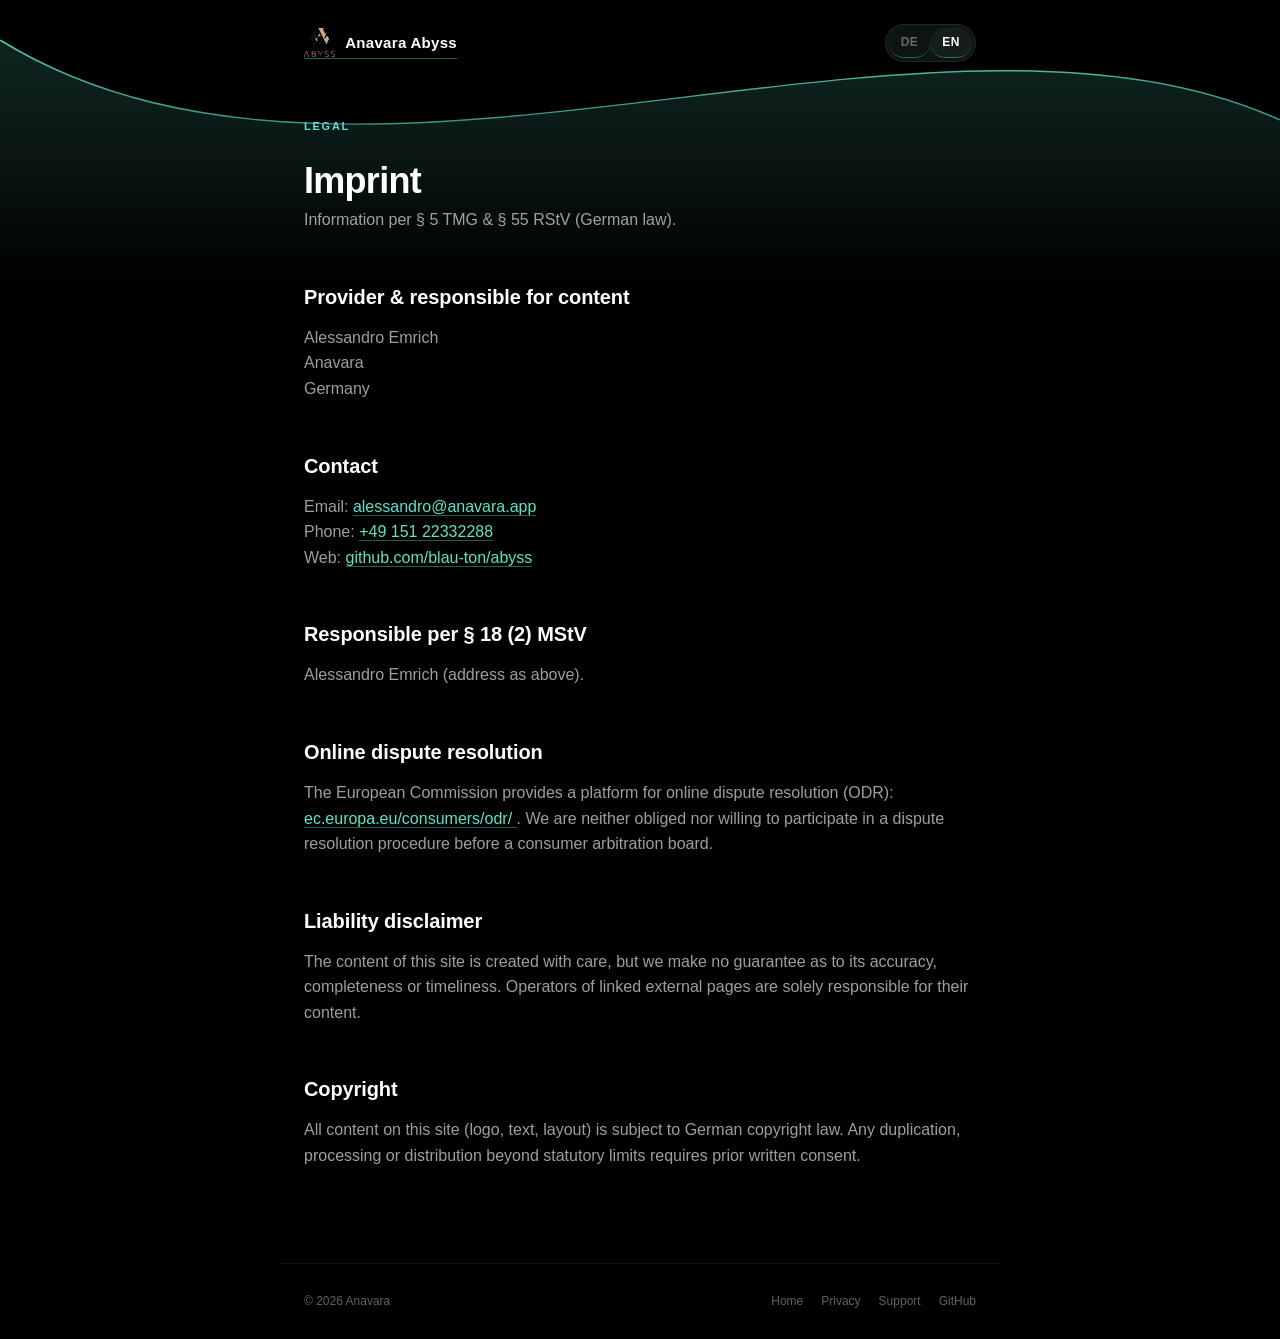
==== impressum.en.html @ c2064259 "Add Impressum (TMG §5) + GDPR Art. 13 extensions + Abyss logo - New: impressum.html + impressum.en.h" ====
<!DOCTYPE html>
<html lang="en">
<head>
  <meta charset="UTF-8">
  <meta name="viewport" content="width=device-width, initial-scale=1.0">
  <meta name="description" content="Imprint — Anavara Abyss.">
  <meta name="theme-color" content="#000000">
  <title>Imprint — Anavara Abyss</title>
  <link rel="stylesheet" href="assets/styles.css">
</head>
<body>

  <div class="ambient-curve" aria-hidden="true">
    <svg viewBox="0 0 720 280" preserveAspectRatio="none">
      <path d="M0,40 C200,260 520,-40 720,120 L720,280 L0,280 Z"
            fill="rgba(94,227,201,0.18)"/>
      <path d="M0,40 C200,260 520,-40 720,120"
            fill="none" stroke="#5EE3C9" stroke-width="1.4"/>
    </svg>
  </div>

  <header class="site-header">
    <a class="brand" href="index.en.html">
      <img class="brand-mark" src="assets/abyss-logo.svg" alt="">
      Anavara Abyss
    </a>
    <div class="lang-toggle">
      <a href="impressum.html">DE</a>
      <a href="impressum.en.html" class="active">EN</a>
    </div>
  </header>

  <main>
    <p class="eyebrow">Legal</p>
    <h1>Imprint</h1>
    <p class="subtitle">Information per § 5 TMG &amp; § 55 RStV (German law).</p>

    <h2>Provider &amp; responsible for content</h2>
    <p>
      Alessandro Emrich<br>
      Anavara<br>
      Germany
    </p>

    <h2>Contact</h2>
    <p>
      Email: <a href="mailto:alessandro@anavara.app">alessandro@anavara.app</a><br>
      Phone: <a href="tel:+4915122332288">+49 151 22332288</a><br>
      Web: <a href="https://github.com/blau-ton/abyss">github.com/blau-ton/abyss</a>
    </p>

    <h2>Responsible per § 18 (2) MStV</h2>
    <p>Alessandro Emrich (address as above).</p>

    <h2>Online dispute resolution</h2>
    <p>
      The European Commission provides a platform for online dispute resolution (ODR):
      <a href="https://ec.europa.eu/consumers/odr/" target="_blank" rel="noopener">
        ec.europa.eu/consumers/odr/
      </a>.
      We are neither obliged nor willing to participate in a dispute resolution procedure before
      a consumer arbitration board.
    </p>

    <h2>Liability disclaimer</h2>
    <p>
      The content of this site is created with care, but we make no guarantee as to its accuracy,
      completeness or timeliness. Operators of linked external pages are solely responsible for
      their content.
    </p>

    <h2>Copyright</h2>
    <p>
      All content on this site (logo, text, layout) is subject to German copyright law. Any
      duplication, processing or distribution beyond statutory limits requires prior written
      consent.
    </p>
  </main>

  <footer class="site-footer">
    <div>© 2026 Anavara</div>
    <div class="links">
      <a href="index.en.html">Home</a>
      <a href="privacy.en.html">Privacy</a>
      <a href="support.en.html">Support</a>
      <a href="https://github.com/blau-ton/abyss" target="_blank" rel="noopener">GitHub</a>
    </div>
  </footer>

</body>
</html>
---- assets/styles.css ----
/* Anavara Abyss — public site styles
   Matches the app: pure black canvas, mint accent, fine hairlines, generous spacing. */

:root {
  --bg: #000000;
  --surface: #0e1413;
  --inset: #161e1c;
  --outline: rgba(255, 255, 255, 0.08);
  --text-1: #ffffff;
  --text-2: rgba(255, 255, 255, 0.62);
  --text-3: rgba(255, 255, 255, 0.38);
  --text-4: rgba(255, 255, 255, 0.22);
  --accent: #5ee3c9;
  --accent-deep: #3fbfa4;
  --max-width: 720px;
}

* { box-sizing: border-box; }

html, body {
  margin: 0;
  padding: 0;
  background: var(--bg);
  color: var(--text-1);
  font-family: -apple-system, BlinkMacSystemFont, "SF Pro Text", "Segoe UI",
               Roboto, Helvetica, Arial, sans-serif;
  font-size: 16px;
  line-height: 1.6;
  -webkit-font-smoothing: antialiased;
  -moz-osx-font-smoothing: grayscale;
}

body {
  min-height: 100vh;
  display: flex;
  flex-direction: column;
}

/* Ambient mint wave at top — matches the app's hero language */
.ambient-curve {
  position: absolute;
  top: 0;
  left: 0;
  right: 0;
  height: 280px;
  pointer-events: none;
  z-index: 0;
  overflow: hidden;
  mask-image: linear-gradient(to bottom,
    rgba(0,0,0,1) 0%,
    rgba(0,0,0,0.5) 60%,
    rgba(0,0,0,0) 100%);
  -webkit-mask-image: linear-gradient(to bottom,
    rgba(0,0,0,1) 0%,
    rgba(0,0,0,0.5) 60%,
    rgba(0,0,0,0) 100%);
}
.ambient-curve svg { width: 100%; height: 100%; display: block; }

/* Header */
header.site-header {
  position: relative;
  z-index: 2;
  display: flex;
  align-items: center;
  justify-content: space-between;
  max-width: var(--max-width);
  margin: 0 auto;
  padding: 24px 24px 0;
  width: 100%;
}

.brand {
  display: flex;
  align-items: center;
  gap: 10px;
  color: var(--text-1);
  text-decoration: none;
  font-weight: 600;
  font-size: 15px;
  letter-spacing: 0.02em;
}

.brand-mark {
  height: 30px;
  width: auto;
  display: inline-block;
}

/* footer links to legal pages */
footer.site-footer .legal {
  display: flex;
  gap: 18px;
}

.lang-toggle {
  display: flex;
  gap: 0;
  background: var(--surface);
  border: 0.5px solid var(--outline);
  border-radius: 999px;
  padding: 3px;
}

.lang-toggle a {
  font-size: 12px;
  font-weight: 600;
  padding: 5px 12px;
  border-radius: 999px;
  color: var(--text-3);
  text-decoration: none;
  letter-spacing: 0.04em;
}

.lang-toggle a.active {
  background: var(--inset);
  color: var(--text-1);
}

/* Main */
main {
  position: relative;
  z-index: 2;
  flex: 1;
  max-width: var(--max-width);
  width: 100%;
  margin: 0 auto;
  padding: 56px 24px 80px;
}

h1 {
  font-size: 36px;
  font-weight: 600;
  letter-spacing: -0.02em;
  margin: 24px 0 6px;
  line-height: 1.15;
}

.eyebrow {
  font-size: 11px;
  font-weight: 600;
  letter-spacing: 0.16em;
  color: var(--accent);
  text-transform: uppercase;
  margin: 0 0 6px;
}

.subtitle {
  font-size: 16px;
  color: var(--text-2);
  margin: 0 0 48px;
}

h2 {
  font-size: 20px;
  font-weight: 600;
  margin: 48px 0 12px;
  letter-spacing: -0.005em;
}

h3 {
  font-size: 15px;
  font-weight: 600;
  margin: 28px 0 8px;
  color: var(--text-1);
}

p, ul, ol {
  color: var(--text-2);
  margin: 0 0 14px;
}

ul, ol {
  padding-left: 22px;
}

li { margin-bottom: 6px; }

strong { color: var(--text-1); font-weight: 600; }

a {
  color: var(--accent);
  text-decoration: none;
  border-bottom: 0.5px solid rgba(94, 227, 201, 0.4);
  transition: border-color 120ms ease;
}

a:hover { border-bottom-color: var(--accent); }

/* Callout */
.callout {
  background: var(--surface);
  border: 0.5px solid var(--outline);
  border-radius: 16px;
  padding: 22px 24px;
  margin: 32px 0;
}

.callout p:last-child { margin-bottom: 0; }

.callout strong { color: var(--accent); }

/* Meta row above title */
.meta {
  font-size: 12px;
  color: var(--text-3);
  letter-spacing: 0.04em;
}

/* CTA pill (mint gradient) — used on landing */
.cta {
  display: inline-flex;
  align-items: center;
  gap: 8px;
  background: linear-gradient(135deg, var(--accent), var(--accent-deep));
  color: #042320;
  font-weight: 600;
  font-size: 15px;
  padding: 14px 24px;
  border-radius: 999px;
  text-decoration: none;
  border-bottom: none;
  transition: transform 120ms ease;
}

.cta:hover { transform: translateY(-1px); border-bottom: none; }

/* Feature grid on landing */
.features {
  display: grid;
  grid-template-columns: repeat(2, 1fr);
  gap: 14px;
  margin: 32px 0 16px;
}

.feature {
  background: var(--surface);
  border: 0.5px solid var(--outline);
  border-radius: 14px;
  padding: 18px;
}

.feature h3 { margin-top: 0; }

.feature p {
  font-size: 13px;
  color: var(--text-3);
  margin: 0;
}

@media (max-width: 540px) {
  .features { grid-template-columns: 1fr; }
  h1 { font-size: 30px; }
}

/* Footer */
footer.site-footer {
  position: relative;
  z-index: 2;
  border-top: 0.5px solid var(--outline);
  padding: 28px 24px;
  max-width: var(--max-width);
  margin: 0 auto;
  width: 100%;
  display: flex;
  justify-content: space-between;
  align-items: center;
  font-size: 12px;
  color: var(--text-3);
}

footer.site-footer a {
  color: var(--text-3);
  border-bottom: none;
}

footer.site-footer a:hover { color: var(--accent); }

footer .links { display: flex; gap: 18px; }
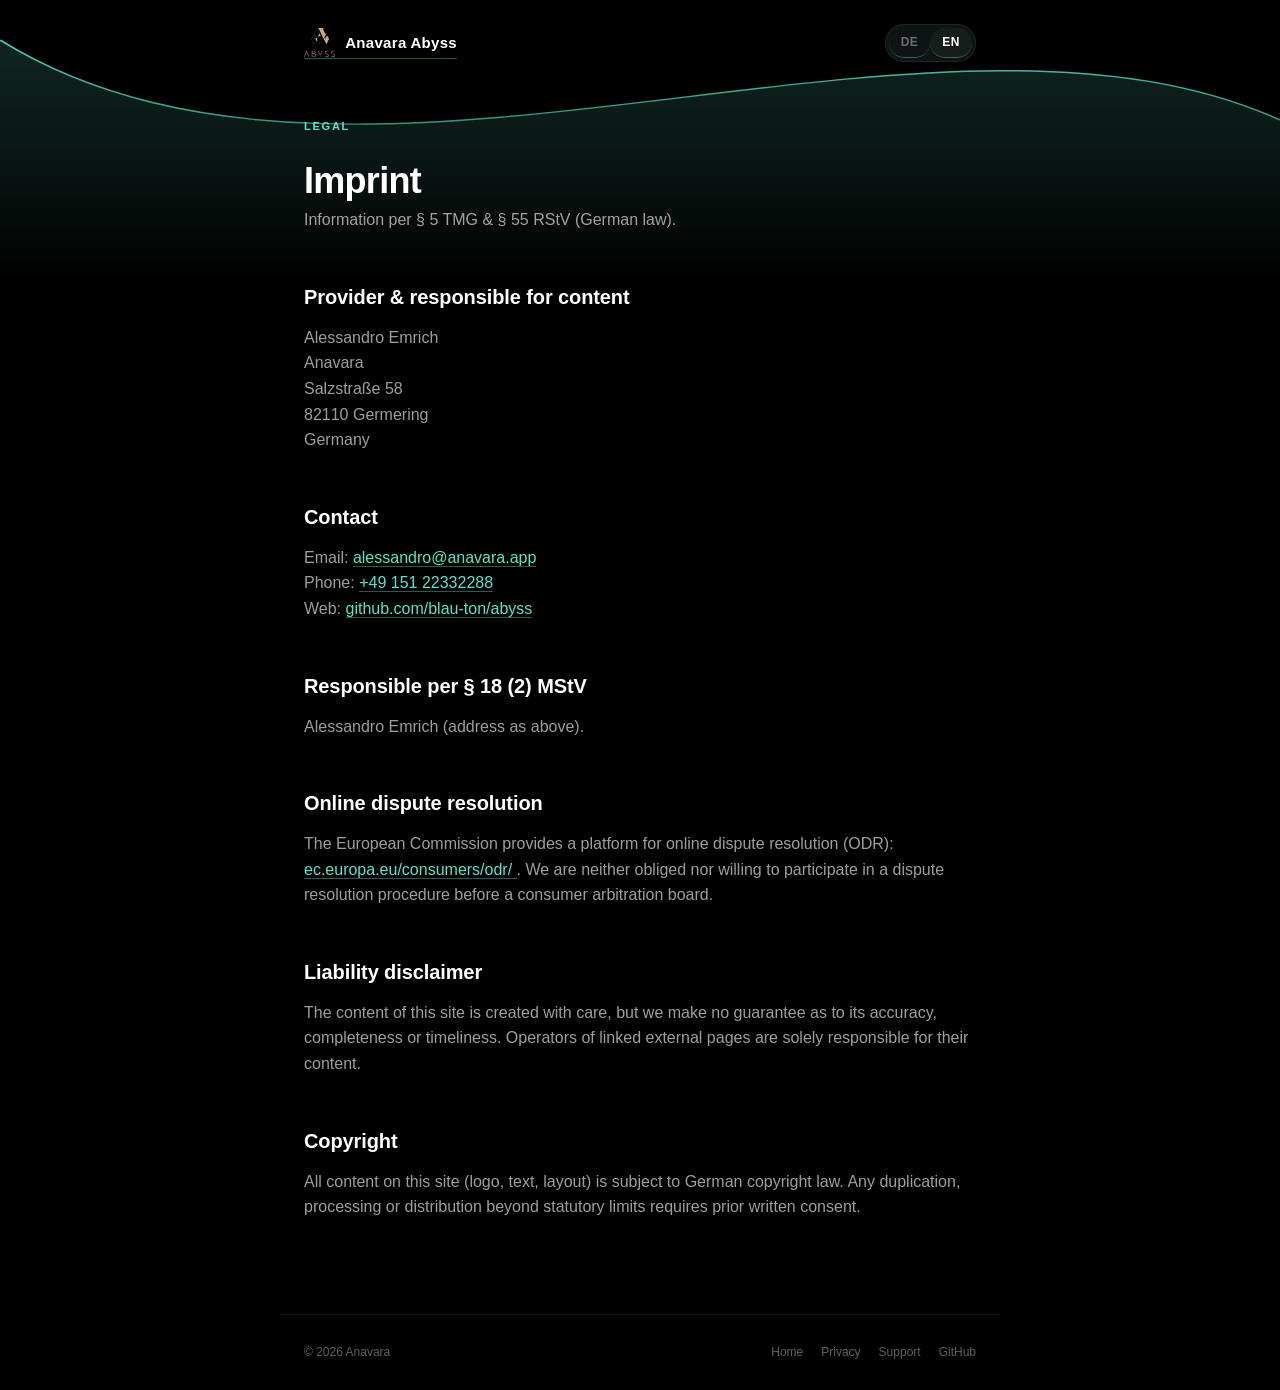
==== commit 1a1b0e79: "Impressum: full postal address per TMG §5" ====
--- a/impressum.en.html
+++ b/impressum.en.html
@@ -39,6 +39,8 @@
     <p>
       Alessandro Emrich<br>
       Anavara<br>
+      Salzstraße 58<br>
+      82110 Germering<br>
       Germany
     </p>
 
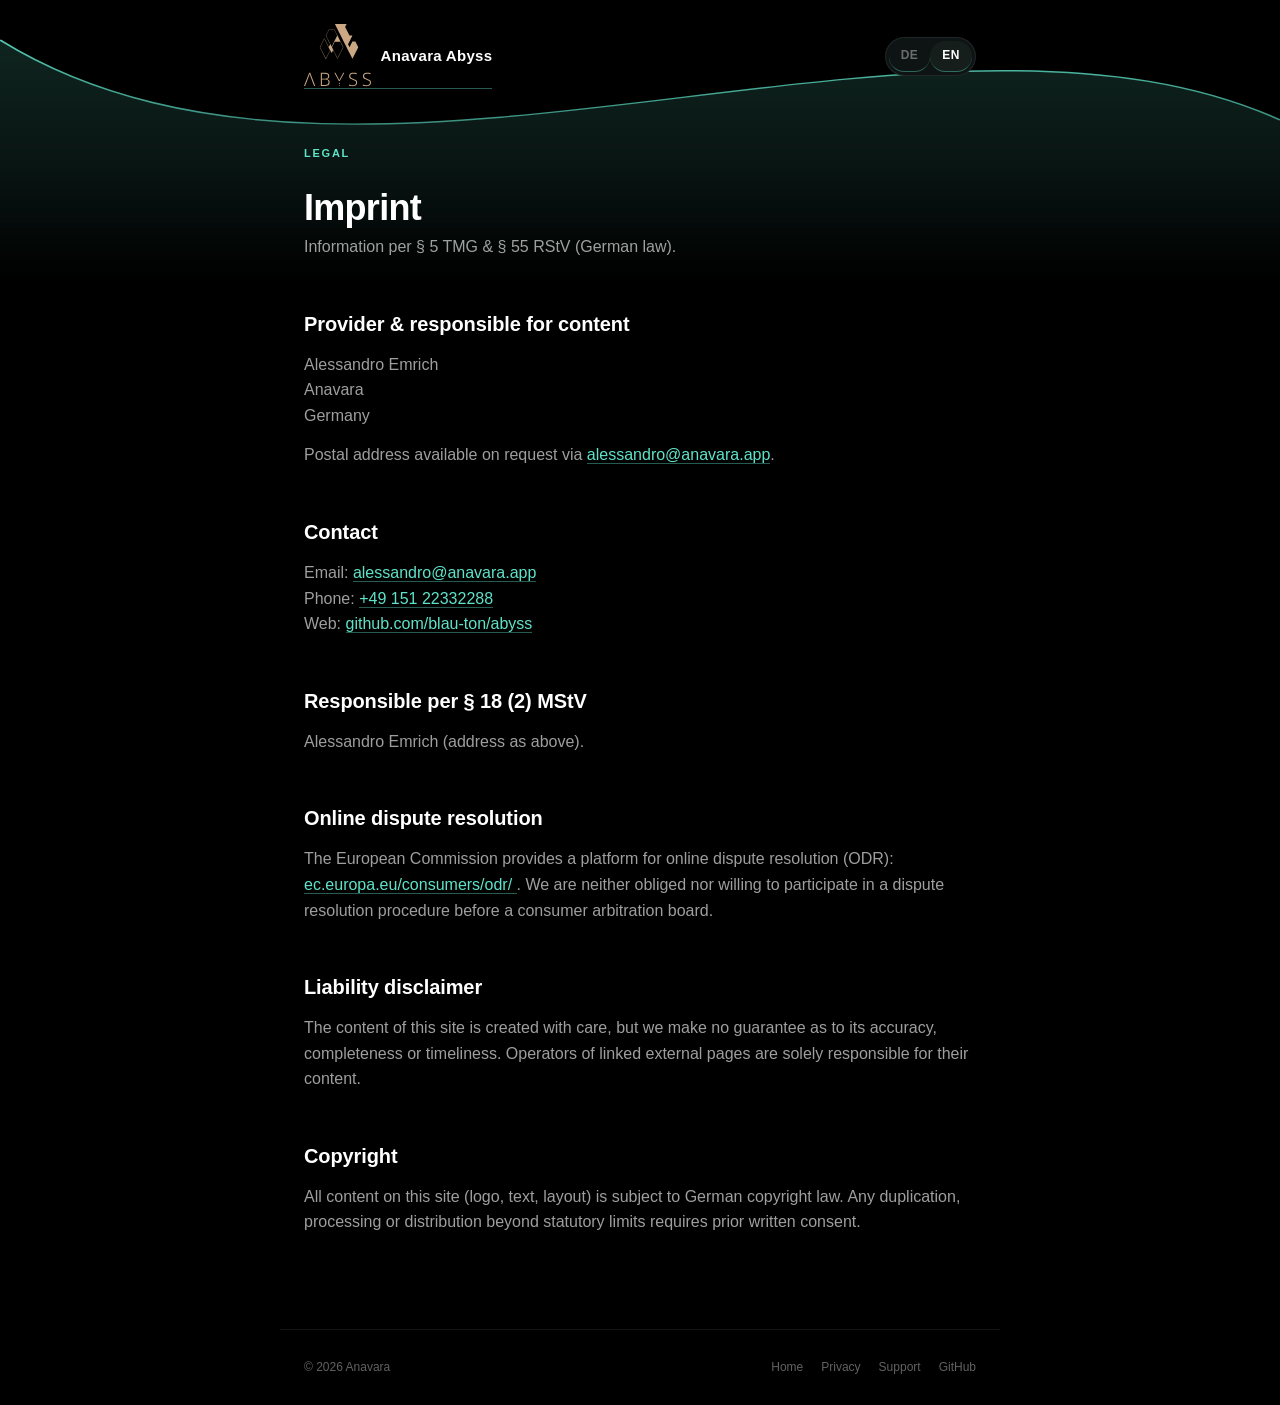
==== commit 558b4b61: "Logo header 64px; remove postal address from Impressum - styles.css: brand-mark height 30 → 64px - i" ====
--- a/impressum.en.html
+++ b/impressum.en.html
@@ -39,9 +39,11 @@
     <p>
       Alessandro Emrich<br>
       Anavara<br>
-      Salzstraße 58<br>
-      82110 Germering<br>
       Germany
+    </p>
+    <p>
+      Postal address available on request via
+      <a href="mailto:alessandro@anavara.app">alessandro@anavara.app</a>.
     </p>
 
     <h2>Contact</h2>
--- a/assets/styles.css
+++ b/assets/styles.css
@@ -82,7 +82,7 @@
 }
 
 .brand-mark {
-  height: 30px;
+  height: 64px;
   width: auto;
   display: inline-block;
 }
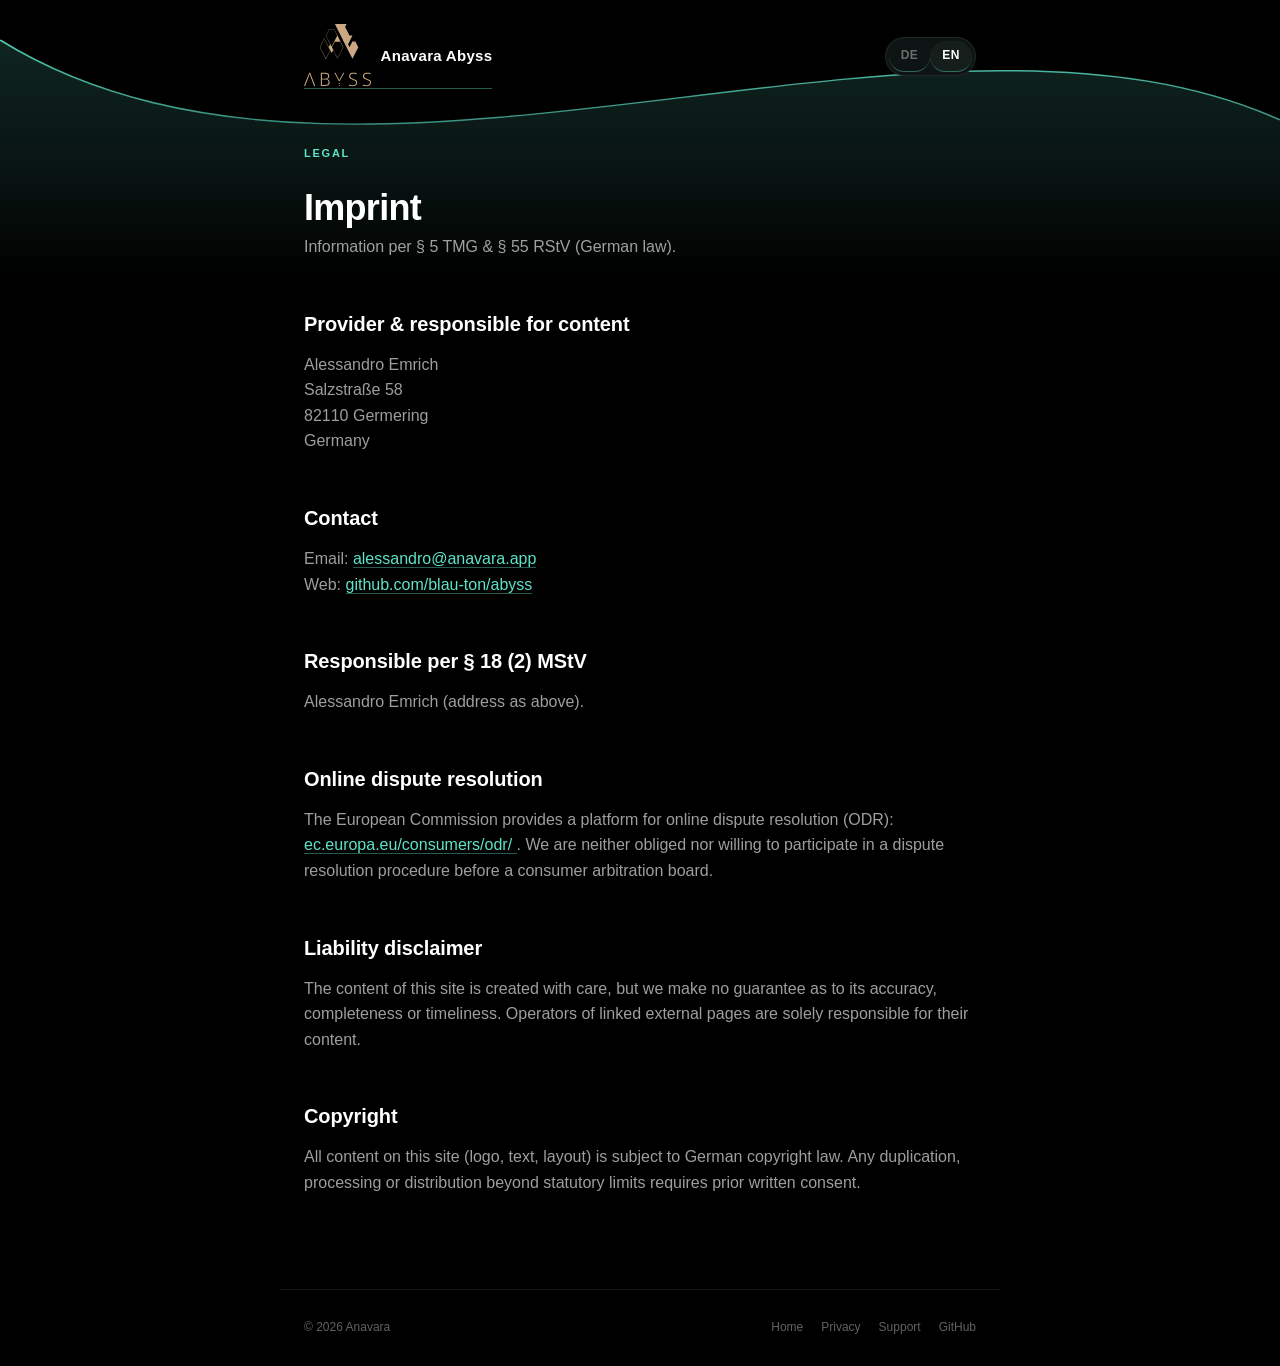
==== commit cf066ef2: "Impressum: remove phone + Anavara line, add postal address" ====
--- a/impressum.en.html
+++ b/impressum.en.html
@@ -38,18 +38,14 @@
     <h2>Provider &amp; responsible for content</h2>
     <p>
       Alessandro Emrich<br>
-      Anavara<br>
+      Salzstraße 58<br>
+      82110 Germering<br>
       Germany
-    </p>
-    <p>
-      Postal address available on request via
-      <a href="mailto:alessandro@anavara.app">alessandro@anavara.app</a>.
     </p>
 
     <h2>Contact</h2>
     <p>
       Email: <a href="mailto:alessandro@anavara.app">alessandro@anavara.app</a><br>
-      Phone: <a href="tel:+4915122332288">+49 151 22332288</a><br>
       Web: <a href="https://github.com/blau-ton/abyss">github.com/blau-ton/abyss</a>
     </p>
 
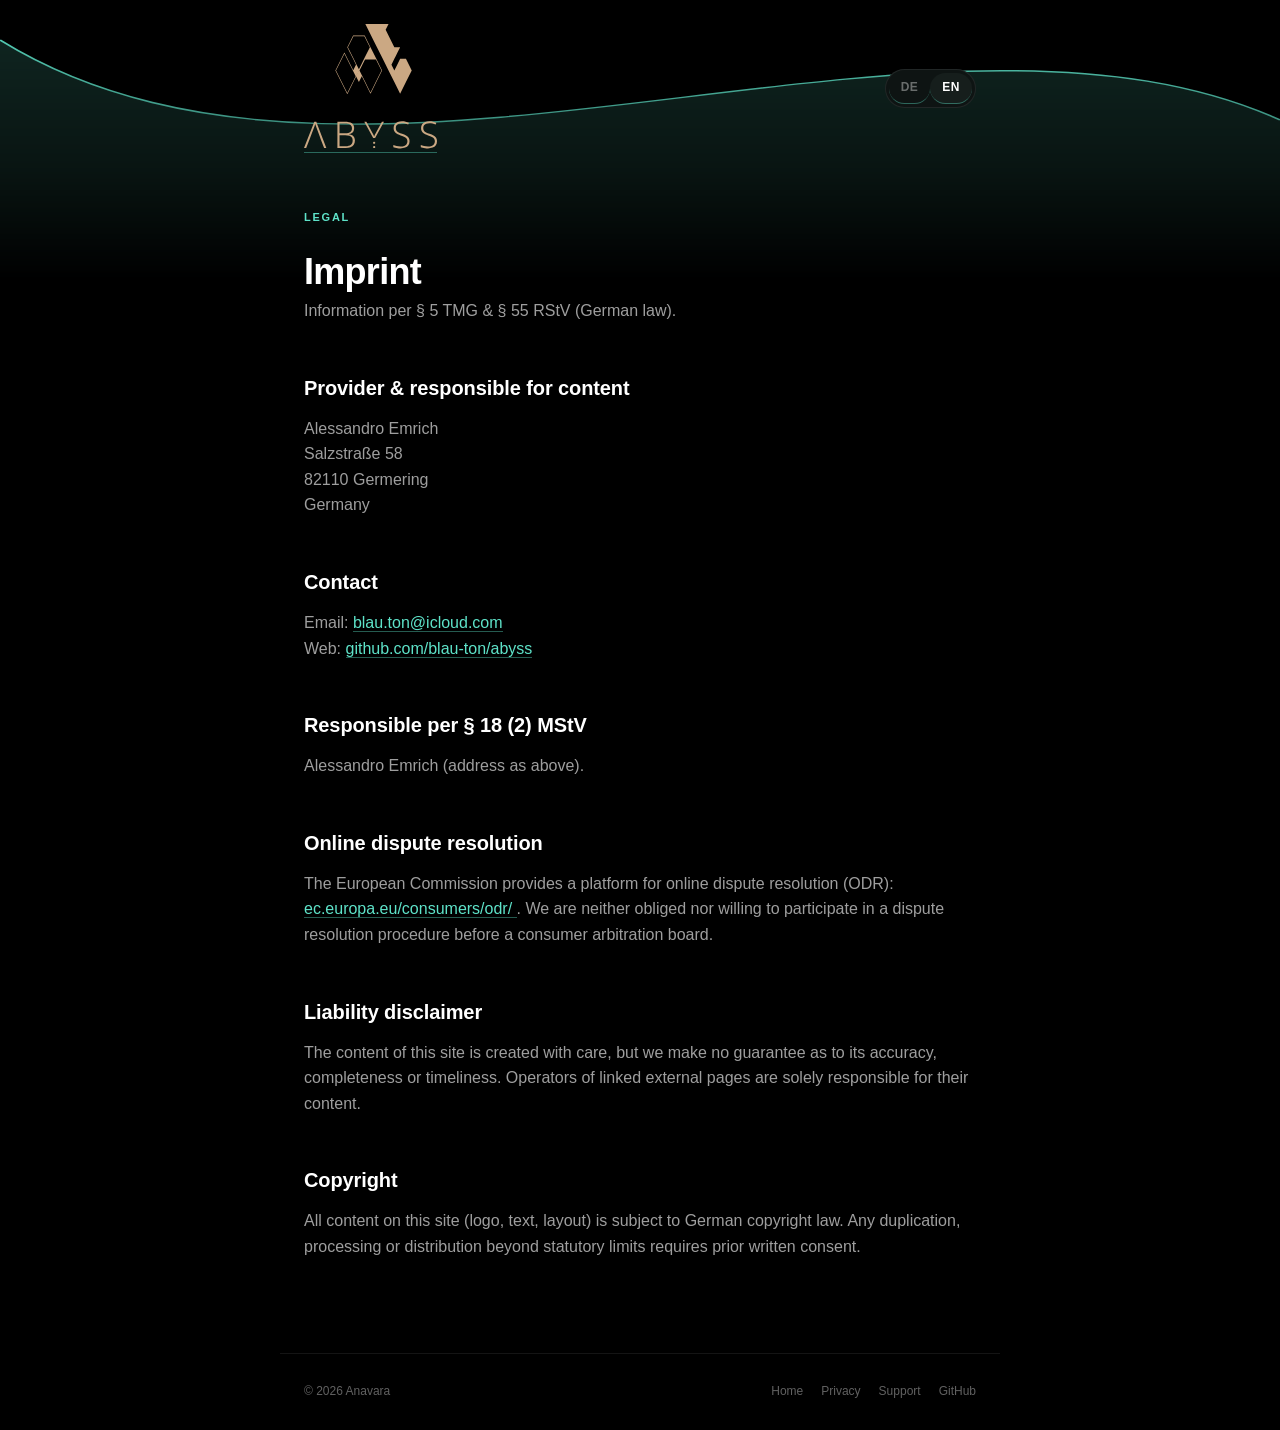
==== commit 67944c14: "Logo 128px; drop brand text next to logo; email → blau.ton@icloud.com; Impressum address restored" ====
--- a/impressum.en.html
+++ b/impressum.en.html
@@ -21,9 +21,7 @@
 
   <header class="site-header">
     <a class="brand" href="index.en.html">
-      <img class="brand-mark" src="assets/abyss-logo.svg" alt="">
-      Anavara Abyss
-    </a>
+      <img class="brand-mark" src="assets/abyss-logo.svg" alt=""></a>
     <div class="lang-toggle">
       <a href="impressum.html">DE</a>
       <a href="impressum.en.html" class="active">EN</a>
@@ -45,7 +43,7 @@
 
     <h2>Contact</h2>
     <p>
-      Email: <a href="mailto:alessandro@anavara.app">alessandro@anavara.app</a><br>
+      Email: <a href="mailto:blau.ton@icloud.com">blau.ton@icloud.com</a><br>
       Web: <a href="https://github.com/blau-ton/abyss">github.com/blau-ton/abyss</a>
     </p>
 
--- a/assets/styles.css
+++ b/assets/styles.css
@@ -82,7 +82,7 @@
 }
 
 .brand-mark {
-  height: 64px;
+  height: 128px;
   width: auto;
   display: inline-block;
 }
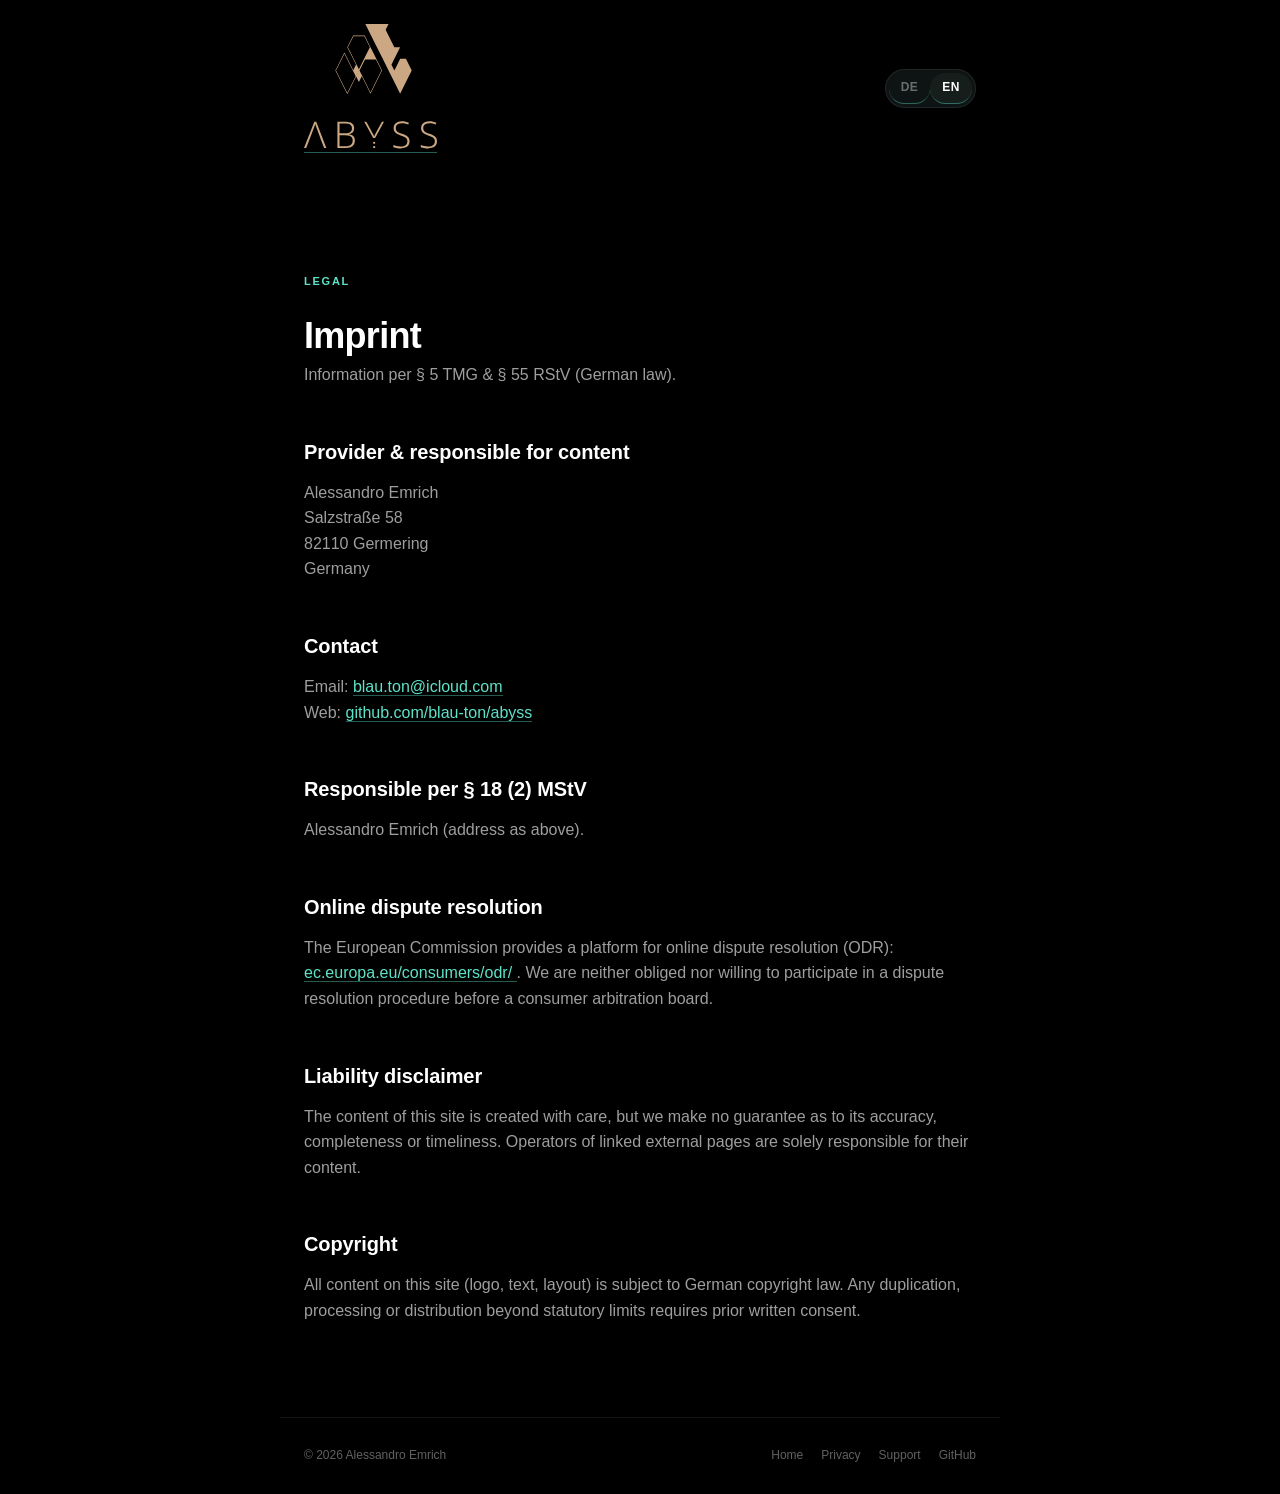
==== commit 4dff96d8: "Rebrand: Anavara Abyss → Abyss Divelog — Scuba & Apnoe/Apnea" ====
--- a/impressum.en.html
+++ b/impressum.en.html
@@ -3,9 +3,9 @@
 <head>
   <meta charset="UTF-8">
   <meta name="viewport" content="width=device-width, initial-scale=1.0">
-  <meta name="description" content="Imprint — Anavara Abyss.">
+  <meta name="description" content="Imprint — Abyss Divelog.">
   <meta name="theme-color" content="#000000">
-  <title>Imprint — Anavara Abyss</title>
+  <title>Imprint — Abyss Divelog</title>
   <link rel="stylesheet" href="assets/styles.css">
 </head>
 <body>
@@ -76,7 +76,7 @@
   </main>
 
   <footer class="site-footer">
-    <div>© 2026 Anavara</div>
+    <div>© 2026 Alessandro Emrich</div>
     <div class="links">
       <a href="index.en.html">Home</a>
       <a href="privacy.en.html">Privacy</a>
--- a/assets/styles.css
+++ b/assets/styles.css
@@ -36,25 +36,8 @@
   flex-direction: column;
 }
 
-/* Ambient mint wave at top — matches the app's hero language */
-.ambient-curve {
-  position: absolute;
-  top: 0;
-  left: 0;
-  right: 0;
-  height: 280px;
-  pointer-events: none;
-  z-index: 0;
-  overflow: hidden;
-  mask-image: linear-gradient(to bottom,
-    rgba(0,0,0,1) 0%,
-    rgba(0,0,0,0.5) 60%,
-    rgba(0,0,0,0) 100%);
-  -webkit-mask-image: linear-gradient(to bottom,
-    rgba(0,0,0,1) 0%,
-    rgba(0,0,0,0.5) 60%,
-    rgba(0,0,0,0) 100%);
-}
+/* Ambient mint wave at top — hidden per request */
+.ambient-curve { display: none; }
 .ambient-curve svg { width: 100%; height: 100%; display: block; }
 
 /* Header */
@@ -125,7 +108,7 @@
   max-width: var(--max-width);
   width: 100%;
   margin: 0 auto;
-  padding: 56px 24px 80px;
+  padding: 120px 24px 80px;
 }
 
 h1 {
